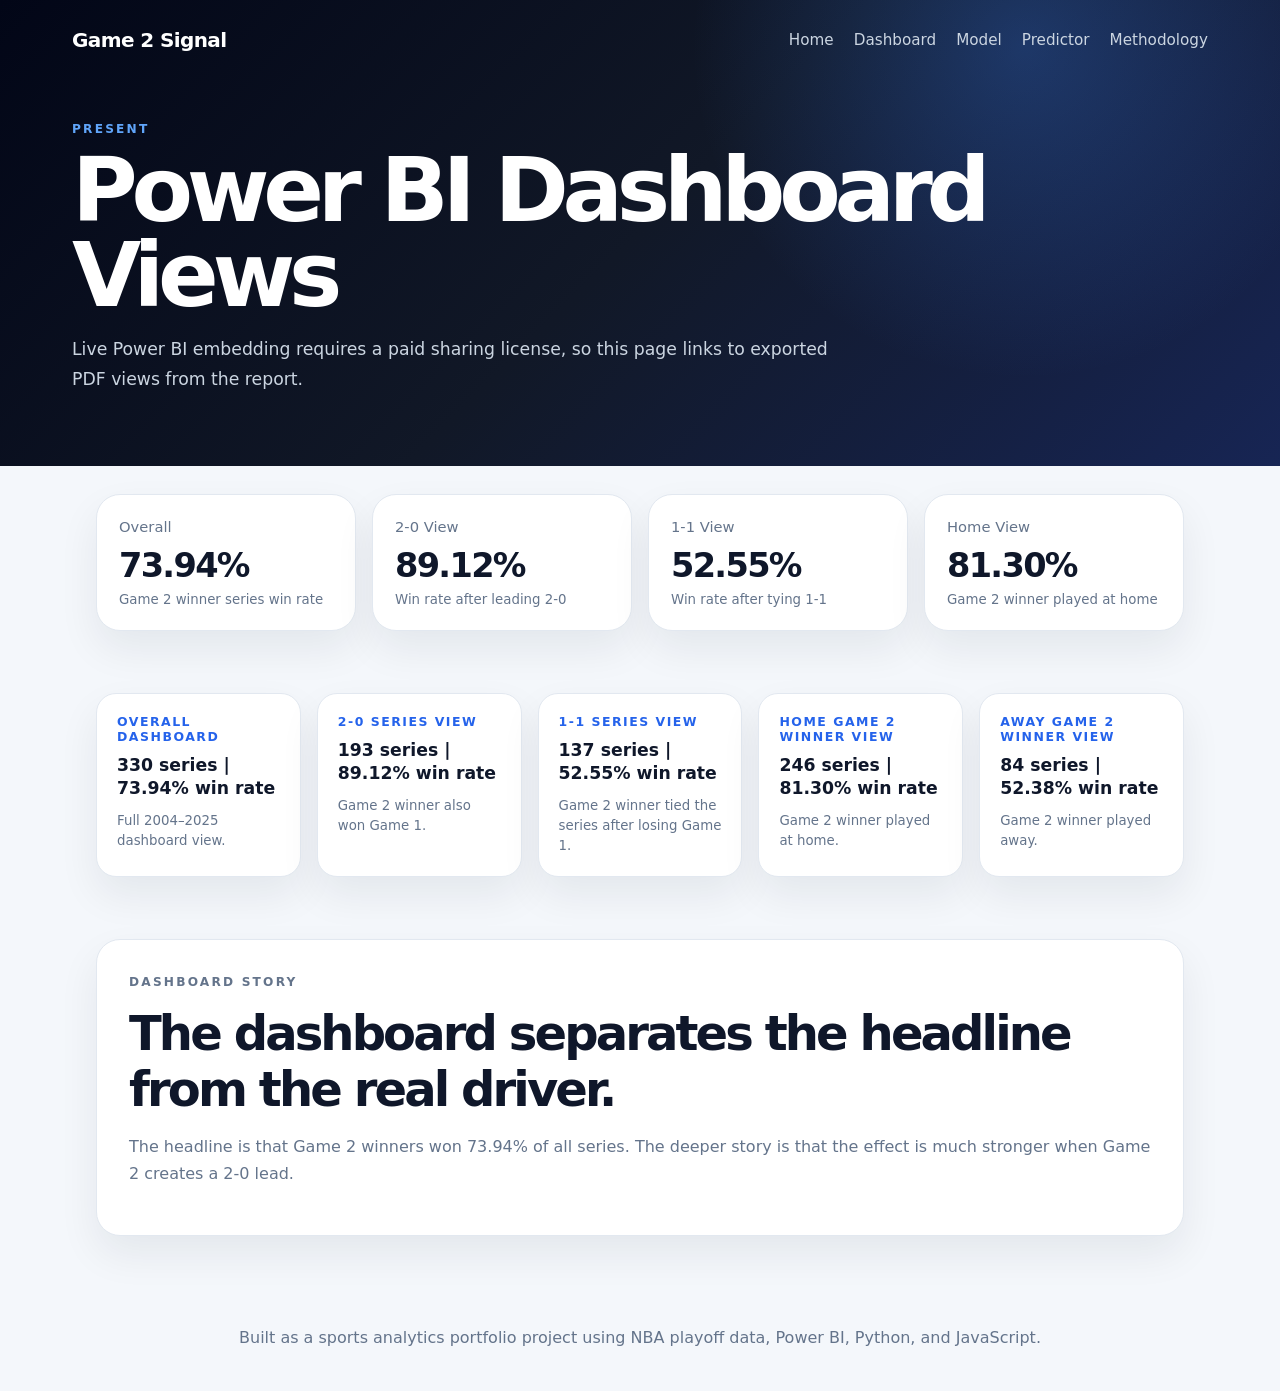
==== dashboard.html @ db2d61ef "Add files via upload" ====
<!DOCTYPE html>
<html lang="en">
<head>
  <meta charset="UTF-8" />
  <meta name="viewport" content="width=device-width, initial-scale=1.0" />
  <title>Dashboard | Game 2 Signal</title>
  <link rel="stylesheet" href="style.css" />
</head>
<body>
<header class="page-header"><nav class="nav">
  <a class="brand" href="index.html">Game 2 Signal</a>
  <button class="nav-toggle" id="nav-toggle" aria-label="Toggle navigation">☰</button>
  <div class="nav-links" id="nav-links">
    <a href="index.html">Home</a>
    <a href="dashboard.html">Dashboard</a>
    <a href="model.html">Model</a>
    <a href="predictor.html">Predictor</a>
    <a href="methodology.html">Methodology</a>
  </div>
</nav><section class="page-title"><p class="eyebrow">Present</p><h1>Power BI Dashboard Views</h1><p>Live Power BI embedding requires a paid sharing license, so this page links to exported PDF views from the report.</p></section></header>
<main>
<section class="metrics-section flat">
<article class="metric-card"><span>Overall</span><strong>73.94%</strong><small>Game 2 winner series win rate</small></article>
<article class="metric-card"><span>2-0 View</span><strong>89.12%</strong><small>Win rate after leading 2-0</small></article>
<article class="metric-card"><span>1-1 View</span><strong>52.55%</strong><small>Win rate after tying 1-1</small></article>
<article class="metric-card"><span>Home View</span><strong>81.30%</strong><small>Game 2 winner played at home</small></article>
</section>
<section class="section"><div class="dashboard-links">
<a class="dashboard-link-card" href="dashboard_overall.pdf" target="_blank"><span>Overall Dashboard</span><strong>330 series | 73.94% win rate</strong><small>Full 2004–2025 dashboard view.</small></a>
<a class="dashboard-link-card" href="dashboard_2_0.pdf" target="_blank"><span>2-0 Series View</span><strong>193 series | 89.12% win rate</strong><small>Game 2 winner also won Game 1.</small></a>
<a class="dashboard-link-card" href="dashboard_1_1.pdf" target="_blank"><span>1-1 Series View</span><strong>137 series | 52.55% win rate</strong><small>Game 2 winner tied the series after losing Game 1.</small></a>
<a class="dashboard-link-card" href="dashboard_home.pdf" target="_blank"><span>Home Game 2 Winner View</span><strong>246 series | 81.30% win rate</strong><small>Game 2 winner played at home.</small></a>
<a class="dashboard-link-card" href="dashboard_away.pdf" target="_blank"><span>Away Game 2 Winner View</span><strong>84 series | 52.38% win rate</strong><small>Game 2 winner played away.</small></a>
</div></section>
<section class="section highlight-section"><p class="eyebrow">Dashboard Story</p><h2>The dashboard separates the headline from the real driver.</h2><p>The headline is that Game 2 winners won 73.94% of all series. The deeper story is that the effect is much stronger when Game 2 creates a 2-0 lead.</p></section>
</main><footer>
  <p>Built as a sports analytics portfolio project using NBA playoff data, Power BI, Python, and JavaScript.</p>
</footer><script src="site.js"></script></body></html>
---- style.css ----
:root{--bg:#f4f7fb;--ink:#0f172a;--muted:#64748b;--card:#fff;--line:#e2e8f0;--accent:#2563eb;--dark:#020617}*{box-sizing:border-box}html{scroll-behavior:smooth}body{margin:0;font-family:Inter,ui-sans-serif,system-ui,-apple-system,BlinkMacSystemFont,"Segoe UI",sans-serif;background:var(--bg);color:var(--ink)}a{color:inherit;text-decoration:none}.hero,.page-header{background:radial-gradient(circle at 80% 10%,rgba(59,130,246,.28),transparent 30%),linear-gradient(135deg,#020617,#111827 50%,#172554);color:#fff;padding:28px min(6vw,72px) 72px}.page-header{padding-bottom:54px}.nav{display:flex;justify-content:space-between;gap:20px;align-items:center;max-width:1200px;margin:0 auto}.brand{font-weight:800;letter-spacing:-.03em;font-size:1.25rem}.nav-links{display:flex;gap:20px;color:#cbd5e1;font-size:.95rem}.nav-links a:hover{color:white}.nav-toggle{display:none;border:1px solid rgba(255,255,255,.25);background:rgba(255,255,255,.08);color:white;border-radius:12px;padding:8px 12px;font-size:1.1rem}.hero-content{max-width:1200px;margin:78px auto 0;display:grid;grid-template-columns:1.35fr .65fr;gap:36px;align-items:end}.page-title{max-width:1200px;margin:70px auto 0}.page-title h1{max-width:920px}.page-title p:last-child{max-width:780px;color:#cbd5e1;font-size:1.08rem;line-height:1.7}.eyebrow{text-transform:uppercase;letter-spacing:.18em;color:#60a5fa;font-weight:800;font-size:.76rem;margin:0 0 12px}h1{font-size:clamp(2.7rem,7vw,5.8rem);line-height:.95;margin:0;letter-spacing:-.07em}.subtitle{max-width:680px;color:#cbd5e1;font-size:1.12rem;line-height:1.7;margin:26px 0 0}.hero-actions{display:flex;gap:14px;margin-top:28px;flex-wrap:wrap}.button{padding:13px 18px;border-radius:999px;font-weight:800;display:inline-flex;border:1px solid rgba(255,255,255,.18)}.button.primary{background:white;color:#020617}.button.secondary{color:white;background:rgba(255,255,255,.08)}.hero-card{background:rgba(255,255,255,.10);border:1px solid rgba(255,255,255,.16);border-radius:28px;padding:28px;backdrop-filter:blur(12px)}.card-label{color:#bfdbfe;margin:0;font-size:.85rem;font-weight:700}.hero-card h2{font-size:2rem;margin:12px 0;letter-spacing:-.04em}.hero-card p:last-child{color:#dbeafe;line-height:1.65}main{max-width:1200px;margin:0 auto;padding:28px min(5vw,56px) 48px}.metrics-section{display:grid;grid-template-columns:repeat(4,1fr);gap:16px;margin-top:-64px}.metrics-section.flat{margin-top:0}.metric-card,.model-card,.predictor-card,.table-wrapper,.limitations,.highlight-section,.feature-card{background:var(--card);border:1px solid var(--line);border-radius:24px;box-shadow:0 18px 40px rgba(15,23,42,.07)}.metric-card{padding:22px}.metric-card span,.model-card span{color:var(--muted);font-size:.92rem}.metric-card strong,.model-card strong{display:block;font-size:2.1rem;letter-spacing:-.05em;margin:10px 0 4px}.metric-card small,.model-card small{color:var(--muted)}.section{margin-top:62px}.section-heading{max-width:760px;margin-bottom:22px}.section-heading.compact{max-width:620px}.section-heading h2,.limitations h2,.highlight-section h2{font-size:clamp(2rem,4vw,3rem);letter-spacing:-.06em;margin:0 0 12px}.section-heading p,.limitations p,.highlight-section p{color:var(--muted);line-height:1.7}.feature-grid{display:grid;grid-template-columns:repeat(4,1fr);gap:16px}.feature-card{padding:24px;transition:transform .2s ease,border-color .2s ease}.feature-card:hover{transform:translateY(-4px);border-color:var(--accent)}.feature-card span{color:var(--accent);font-weight:900;letter-spacing:.12em}.feature-card h3{font-size:1.25rem;letter-spacing:-.04em;margin:14px 0 8px}.feature-card p{color:var(--muted);line-height:1.6;margin:0}.dashboard-links{display:grid;grid-template-columns:repeat(5,1fr);gap:1rem;margin-top:2rem}.dashboard-link-card{display:flex;flex-direction:column;gap:.65rem;padding:1.25rem;border-radius:20px;color:var(--ink);background:var(--card);border:1px solid var(--line);box-shadow:0 18px 40px rgba(15,23,42,.07);transition:transform .2s ease,border-color .2s ease,box-shadow .2s ease}.dashboard-link-card:hover{transform:translateY(-4px);border-color:var(--accent);box-shadow:0 22px 48px rgba(37,99,235,.14)}.dashboard-link-card span{font-size:.78rem;text-transform:uppercase;letter-spacing:.12em;color:var(--accent);font-weight:800}.dashboard-link-card strong{font-size:1.08rem;line-height:1.35;color:var(--ink)}.dashboard-link-card small{color:var(--muted);line-height:1.5}.split{display:grid;grid-template-columns:.85fr 1.15fr;gap:26px;align-items:start}.model-grid{display:grid;grid-template-columns:repeat(2,1fr);gap:14px}.model-card{padding:22px}.predictor-card{display:grid;grid-template-columns:1fr .85fr;gap:24px;padding:24px}.predictor-form{display:grid;grid-template-columns:repeat(2,1fr);gap:16px}label{display:grid;gap:8px;color:#334155;font-weight:700;font-size:.92rem}select,input{width:100%;border:1px solid var(--line);border-radius:16px;padding:13px 14px;font:inherit;background:#f8fafc;color:var(--ink)}select:focus,input:focus{outline:2px solid #93c5fd;border-color:#60a5fa}.result-panel{border-radius:24px;background:linear-gradient(135deg,#020617,#172554);color:white;padding:28px;display:flex;flex-direction:column;justify-content:center}.result-panel span{color:#bfdbfe;font-size:.9rem;font-weight:800;text-transform:uppercase;letter-spacing:.13em}.result-panel strong{font-size:clamp(3rem,7vw,5rem);letter-spacing:-.08em;margin:12px 0}.result-panel p{color:#dbeafe;line-height:1.6}.probability-bar{height:14px;border-radius:999px;background:rgba(255,255,255,.14);overflow:hidden;margin-top:18px}#probability-fill{height:100%;width:0%;background:white;border-radius:inherit;transition:width .3s ease}.table-wrapper{overflow:hidden}table{width:100%;border-collapse:collapse}th,td{text-align:left;padding:16px;border-bottom:1px solid var(--line)}th{background:#f8fafc;color:var(--muted);font-size:.8rem;text-transform:uppercase;letter-spacing:.08em}td{color:#334155}.limitations{padding:32px;background:#020617;color:white}.limitations p{color:#cbd5e1;max-width:900px}.highlight-section{padding:32px}footer{text-align:center;padding:28px;color:var(--muted)}@media(max-width:1100px){.dashboard-links,.feature-grid{grid-template-columns:repeat(2,1fr)}}@media(max-width:900px){.hero-content,.split,.predictor-card{grid-template-columns:1fr}.metrics-section{grid-template-columns:repeat(2,1fr)}.predictor-form{grid-template-columns:1fr}.nav{align-items:flex-start;flex-direction:column}.nav-toggle{display:inline-flex}.nav-links{display:none;flex-direction:column;gap:12px}.nav-links.open{display:flex}}@media(max-width:650px){.dashboard-links,.feature-grid{grid-template-columns:1fr}}@media(max-width:560px){.metrics-section,.model-grid{grid-template-columns:1fr}main{padding-left:18px;padding-right:18px}.hero,.page-header{padding-left:18px;padding-right:18px}}
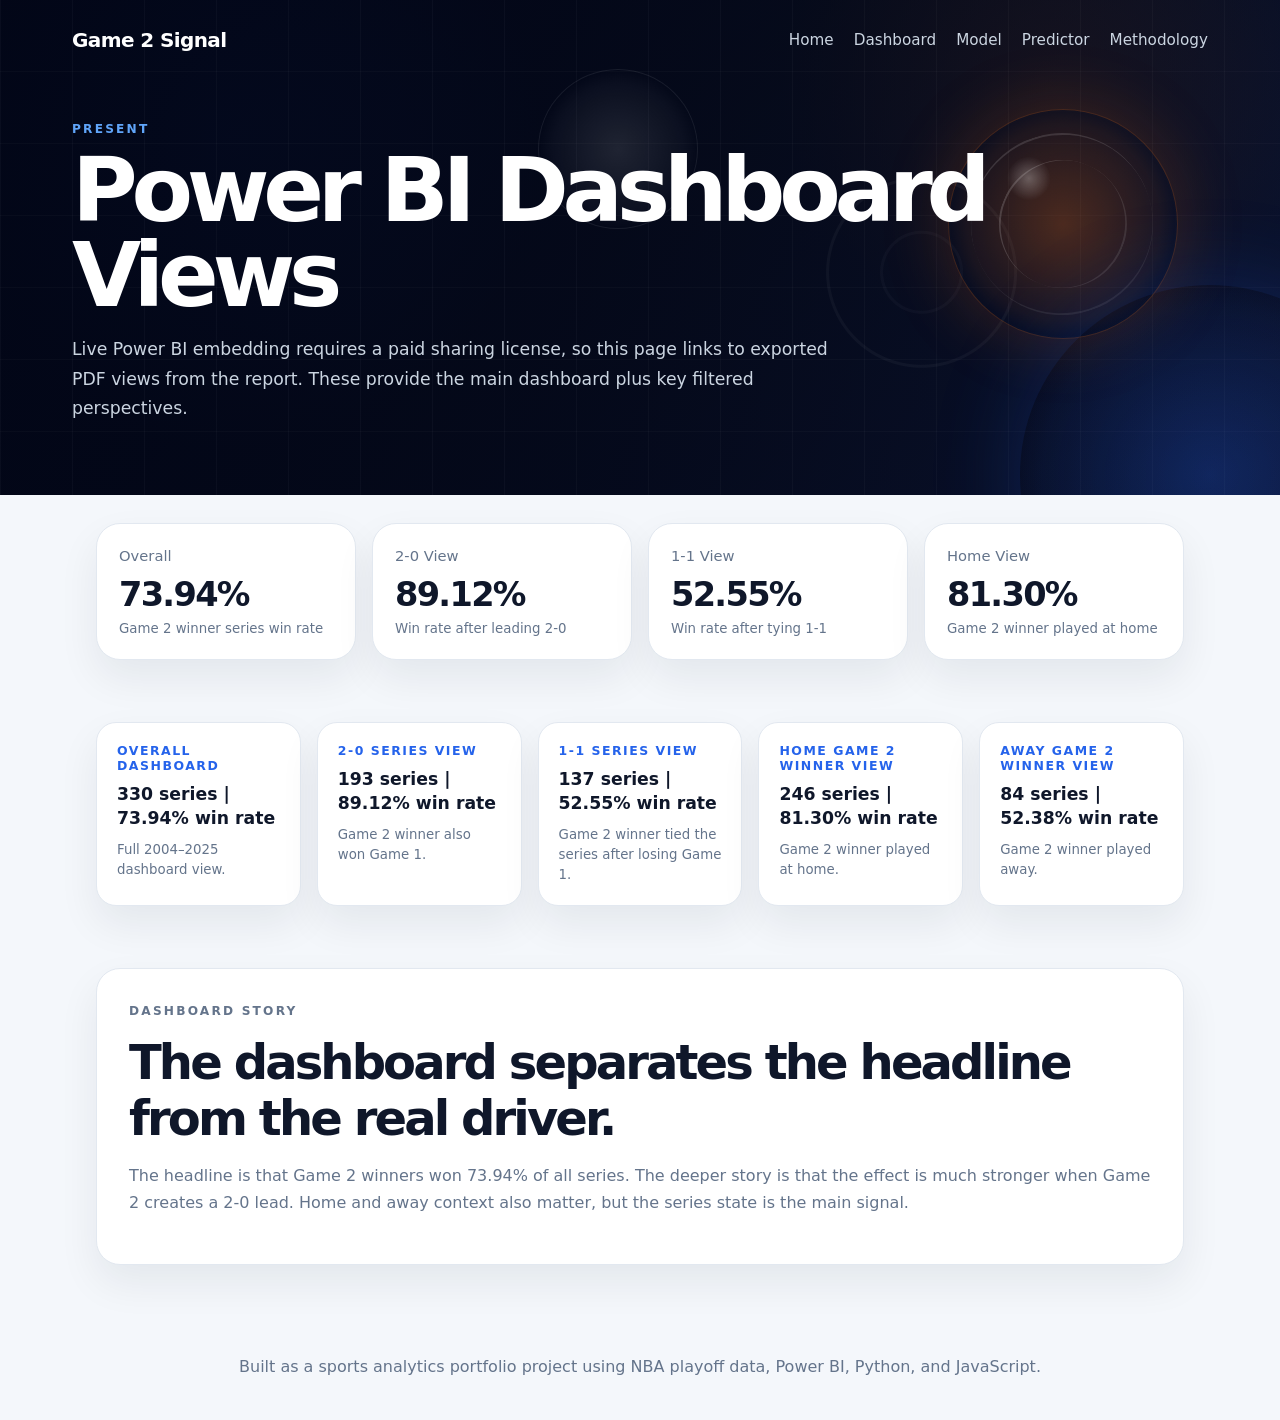
==== commit aa403955: "Update dashboard.html" ====
--- a/dashboard.html
+++ b/dashboard.html
@@ -6,33 +6,110 @@
   <title>Dashboard | Game 2 Signal</title>
   <link rel="stylesheet" href="style.css" />
 </head>
+
 <body>
-<header class="page-header"><nav class="nav">
-  <a class="brand" href="index.html">Game 2 Signal</a>
-  <button class="nav-toggle" id="nav-toggle" aria-label="Toggle navigation">☰</button>
-  <div class="nav-links" id="nav-links">
-    <a href="index.html">Home</a>
-    <a href="dashboard.html">Dashboard</a>
-    <a href="model.html">Model</a>
-    <a href="predictor.html">Predictor</a>
-    <a href="methodology.html">Methodology</a>
-  </div>
-</nav><section class="page-title"><p class="eyebrow">Present</p><h1>Power BI Dashboard Views</h1><p>Live Power BI embedding requires a paid sharing license, so this page links to exported PDF views from the report.</p></section></header>
-<main>
-<section class="metrics-section flat">
-<article class="metric-card"><span>Overall</span><strong>73.94%</strong><small>Game 2 winner series win rate</small></article>
-<article class="metric-card"><span>2-0 View</span><strong>89.12%</strong><small>Win rate after leading 2-0</small></article>
-<article class="metric-card"><span>1-1 View</span><strong>52.55%</strong><small>Win rate after tying 1-1</small></article>
-<article class="metric-card"><span>Home View</span><strong>81.30%</strong><small>Game 2 winner played at home</small></article>
-</section>
-<section class="section"><div class="dashboard-links">
-<a class="dashboard-link-card" href="dashboard_overall.pdf" target="_blank"><span>Overall Dashboard</span><strong>330 series | 73.94% win rate</strong><small>Full 2004–2025 dashboard view.</small></a>
-<a class="dashboard-link-card" href="dashboard_2_0.pdf" target="_blank"><span>2-0 Series View</span><strong>193 series | 89.12% win rate</strong><small>Game 2 winner also won Game 1.</small></a>
-<a class="dashboard-link-card" href="dashboard_1_1.pdf" target="_blank"><span>1-1 Series View</span><strong>137 series | 52.55% win rate</strong><small>Game 2 winner tied the series after losing Game 1.</small></a>
-<a class="dashboard-link-card" href="dashboard_home.pdf" target="_blank"><span>Home Game 2 Winner View</span><strong>246 series | 81.30% win rate</strong><small>Game 2 winner played at home.</small></a>
-<a class="dashboard-link-card" href="dashboard_away.pdf" target="_blank"><span>Away Game 2 Winner View</span><strong>84 series | 52.38% win rate</strong><small>Game 2 winner played away.</small></a>
-</div></section>
-<section class="section highlight-section"><p class="eyebrow">Dashboard Story</p><h2>The dashboard separates the headline from the real driver.</h2><p>The headline is that Game 2 winners won 73.94% of all series. The deeper story is that the effect is much stronger when Game 2 creates a 2-0 lead.</p></section>
-</main><footer>
-  <p>Built as a sports analytics portfolio project using NBA playoff data, Power BI, Python, and JavaScript.</p>
-</footer><script src="site.js"></script></body></html>+  <header class="page-header">
+    <div class="bg-orb one"></div>
+    <div class="bg-orb two"></div>
+    <div class="bg-orb three"></div>
+
+    <nav class="nav">
+      <a class="brand" href="index.html">Game 2 Signal</a>
+      <button class="nav-toggle" id="nav-toggle" aria-label="Toggle navigation">☰</button>
+      <div class="nav-links" id="nav-links">
+        <a href="index.html">Home</a>
+        <a href="dashboard.html">Dashboard</a>
+        <a href="model.html">Model</a>
+        <a href="predictor.html">Predictor</a>
+        <a href="methodology.html">Methodology</a>
+      </div>
+    </nav>
+
+    <section class="page-title">
+      <p class="eyebrow">Present</p>
+      <h1>Power BI Dashboard Views</h1>
+      <p>
+        Live Power BI embedding requires a paid sharing license, so this page links to exported PDF views from the report.
+        These provide the main dashboard plus key filtered perspectives.
+      </p>
+    </section>
+  </header>
+
+  <main>
+    <section class="metrics-section flat">
+      <article class="metric-card">
+        <span>Overall</span>
+        <strong>73.94%</strong>
+        <small>Game 2 winner series win rate</small>
+      </article>
+
+      <article class="metric-card">
+        <span>2-0 View</span>
+        <strong>89.12%</strong>
+        <small>Win rate after leading 2-0</small>
+      </article>
+
+      <article class="metric-card">
+        <span>1-1 View</span>
+        <strong>52.55%</strong>
+        <small>Win rate after tying 1-1</small>
+      </article>
+
+      <article class="metric-card">
+        <span>Home View</span>
+        <strong>81.30%</strong>
+        <small>Game 2 winner played at home</small>
+      </article>
+    </section>
+
+    <section class="section">
+      <div class="dashboard-links">
+        <a class="dashboard-link-card" href="dashboard_overall.pdf" target="_blank">
+          <span>Overall Dashboard</span>
+          <strong>330 series | 73.94% win rate</strong>
+          <small>Full 2004–2025 dashboard view.</small>
+        </a>
+
+        <a class="dashboard-link-card" href="dashboard_2_0.pdf" target="_blank">
+          <span>2-0 Series View</span>
+          <strong>193 series | 89.12% win rate</strong>
+          <small>Game 2 winner also won Game 1.</small>
+        </a>
+
+        <a class="dashboard-link-card" href="dashboard_1_1.pdf" target="_blank">
+          <span>1-1 Series View</span>
+          <strong>137 series | 52.55% win rate</strong>
+          <small>Game 2 winner tied the series after losing Game 1.</small>
+        </a>
+
+        <a class="dashboard-link-card" href="dashboard_home.pdf" target="_blank">
+          <span>Home Game 2 Winner View</span>
+          <strong>246 series | 81.30% win rate</strong>
+          <small>Game 2 winner played at home.</small>
+        </a>
+
+        <a class="dashboard-link-card" href="dashboard_away.pdf" target="_blank">
+          <span>Away Game 2 Winner View</span>
+          <strong>84 series | 52.38% win rate</strong>
+          <small>Game 2 winner played away.</small>
+        </a>
+      </div>
+    </section>
+
+    <section class="section highlight-section">
+      <p class="eyebrow">Dashboard Story</p>
+      <h2>The dashboard separates the headline from the real driver.</h2>
+      <p>
+        The headline is that Game 2 winners won 73.94% of all series. The deeper story is that the effect is much stronger
+        when Game 2 creates a 2-0 lead. Home and away context also matter, but the series state is the main signal.
+      </p>
+    </section>
+  </main>
+
+  <footer>
+    <p>Built as a sports analytics portfolio project using NBA playoff data, Power BI, Python, and JavaScript.</p>
+  </footer>
+
+  <script src="site.js"></script>
+</body>
+</html>
--- a/style.css
+++ b/style.css
@@ -1 +1,764 @@
-:root{--bg:#f4f7fb;--ink:#0f172a;--muted:#64748b;--card:#fff;--line:#e2e8f0;--accent:#2563eb;--dark:#020617}*{box-sizing:border-box}html{scroll-behavior:smooth}body{margin:0;font-family:Inter,ui-sans-serif,system-ui,-apple-system,BlinkMacSystemFont,"Segoe UI",sans-serif;background:var(--bg);color:var(--ink)}a{color:inherit;text-decoration:none}.hero,.page-header{background:radial-gradient(circle at 80% 10%,rgba(59,130,246,.28),transparent 30%),linear-gradient(135deg,#020617,#111827 50%,#172554);color:#fff;padding:28px min(6vw,72px) 72px}.page-header{padding-bottom:54px}.nav{display:flex;justify-content:space-between;gap:20px;align-items:center;max-width:1200px;margin:0 auto}.brand{font-weight:800;letter-spacing:-.03em;font-size:1.25rem}.nav-links{display:flex;gap:20px;color:#cbd5e1;font-size:.95rem}.nav-links a:hover{color:white}.nav-toggle{display:none;border:1px solid rgba(255,255,255,.25);background:rgba(255,255,255,.08);color:white;border-radius:12px;padding:8px 12px;font-size:1.1rem}.hero-content{max-width:1200px;margin:78px auto 0;display:grid;grid-template-columns:1.35fr .65fr;gap:36px;align-items:end}.page-title{max-width:1200px;margin:70px auto 0}.page-title h1{max-width:920px}.page-title p:last-child{max-width:780px;color:#cbd5e1;font-size:1.08rem;line-height:1.7}.eyebrow{text-transform:uppercase;letter-spacing:.18em;color:#60a5fa;font-weight:800;font-size:.76rem;margin:0 0 12px}h1{font-size:clamp(2.7rem,7vw,5.8rem);line-height:.95;margin:0;letter-spacing:-.07em}.subtitle{max-width:680px;color:#cbd5e1;font-size:1.12rem;line-height:1.7;margin:26px 0 0}.hero-actions{display:flex;gap:14px;margin-top:28px;flex-wrap:wrap}.button{padding:13px 18px;border-radius:999px;font-weight:800;display:inline-flex;border:1px solid rgba(255,255,255,.18)}.button.primary{background:white;color:#020617}.button.secondary{color:white;background:rgba(255,255,255,.08)}.hero-card{background:rgba(255,255,255,.10);border:1px solid rgba(255,255,255,.16);border-radius:28px;padding:28px;backdrop-filter:blur(12px)}.card-label{color:#bfdbfe;margin:0;font-size:.85rem;font-weight:700}.hero-card h2{font-size:2rem;margin:12px 0;letter-spacing:-.04em}.hero-card p:last-child{color:#dbeafe;line-height:1.65}main{max-width:1200px;margin:0 auto;padding:28px min(5vw,56px) 48px}.metrics-section{display:grid;grid-template-columns:repeat(4,1fr);gap:16px;margin-top:-64px}.metrics-section.flat{margin-top:0}.metric-card,.model-card,.predictor-card,.table-wrapper,.limitations,.highlight-section,.feature-card{background:var(--card);border:1px solid var(--line);border-radius:24px;box-shadow:0 18px 40px rgba(15,23,42,.07)}.metric-card{padding:22px}.metric-card span,.model-card span{color:var(--muted);font-size:.92rem}.metric-card strong,.model-card strong{display:block;font-size:2.1rem;letter-spacing:-.05em;margin:10px 0 4px}.metric-card small,.model-card small{color:var(--muted)}.section{margin-top:62px}.section-heading{max-width:760px;margin-bottom:22px}.section-heading.compact{max-width:620px}.section-heading h2,.limitations h2,.highlight-section h2{font-size:clamp(2rem,4vw,3rem);letter-spacing:-.06em;margin:0 0 12px}.section-heading p,.limitations p,.highlight-section p{color:var(--muted);line-height:1.7}.feature-grid{display:grid;grid-template-columns:repeat(4,1fr);gap:16px}.feature-card{padding:24px;transition:transform .2s ease,border-color .2s ease}.feature-card:hover{transform:translateY(-4px);border-color:var(--accent)}.feature-card span{color:var(--accent);font-weight:900;letter-spacing:.12em}.feature-card h3{font-size:1.25rem;letter-spacing:-.04em;margin:14px 0 8px}.feature-card p{color:var(--muted);line-height:1.6;margin:0}.dashboard-links{display:grid;grid-template-columns:repeat(5,1fr);gap:1rem;margin-top:2rem}.dashboard-link-card{display:flex;flex-direction:column;gap:.65rem;padding:1.25rem;border-radius:20px;color:var(--ink);background:var(--card);border:1px solid var(--line);box-shadow:0 18px 40px rgba(15,23,42,.07);transition:transform .2s ease,border-color .2s ease,box-shadow .2s ease}.dashboard-link-card:hover{transform:translateY(-4px);border-color:var(--accent);box-shadow:0 22px 48px rgba(37,99,235,.14)}.dashboard-link-card span{font-size:.78rem;text-transform:uppercase;letter-spacing:.12em;color:var(--accent);font-weight:800}.dashboard-link-card strong{font-size:1.08rem;line-height:1.35;color:var(--ink)}.dashboard-link-card small{color:var(--muted);line-height:1.5}.split{display:grid;grid-template-columns:.85fr 1.15fr;gap:26px;align-items:start}.model-grid{display:grid;grid-template-columns:repeat(2,1fr);gap:14px}.model-card{padding:22px}.predictor-card{display:grid;grid-template-columns:1fr .85fr;gap:24px;padding:24px}.predictor-form{display:grid;grid-template-columns:repeat(2,1fr);gap:16px}label{display:grid;gap:8px;color:#334155;font-weight:700;font-size:.92rem}select,input{width:100%;border:1px solid var(--line);border-radius:16px;padding:13px 14px;font:inherit;background:#f8fafc;color:var(--ink)}select:focus,input:focus{outline:2px solid #93c5fd;border-color:#60a5fa}.result-panel{border-radius:24px;background:linear-gradient(135deg,#020617,#172554);color:white;padding:28px;display:flex;flex-direction:column;justify-content:center}.result-panel span{color:#bfdbfe;font-size:.9rem;font-weight:800;text-transform:uppercase;letter-spacing:.13em}.result-panel strong{font-size:clamp(3rem,7vw,5rem);letter-spacing:-.08em;margin:12px 0}.result-panel p{color:#dbeafe;line-height:1.6}.probability-bar{height:14px;border-radius:999px;background:rgba(255,255,255,.14);overflow:hidden;margin-top:18px}#probability-fill{height:100%;width:0%;background:white;border-radius:inherit;transition:width .3s ease}.table-wrapper{overflow:hidden}table{width:100%;border-collapse:collapse}th,td{text-align:left;padding:16px;border-bottom:1px solid var(--line)}th{background:#f8fafc;color:var(--muted);font-size:.8rem;text-transform:uppercase;letter-spacing:.08em}td{color:#334155}.limitations{padding:32px;background:#020617;color:white}.limitations p{color:#cbd5e1;max-width:900px}.highlight-section{padding:32px}footer{text-align:center;padding:28px;color:var(--muted)}@media(max-width:1100px){.dashboard-links,.feature-grid{grid-template-columns:repeat(2,1fr)}}@media(max-width:900px){.hero-content,.split,.predictor-card{grid-template-columns:1fr}.metrics-section{grid-template-columns:repeat(2,1fr)}.predictor-form{grid-template-columns:1fr}.nav{align-items:flex-start;flex-direction:column}.nav-toggle{display:inline-flex}.nav-links{display:none;flex-direction:column;gap:12px}.nav-links.open{display:flex}}@media(max-width:650px){.dashboard-links,.feature-grid{grid-template-columns:1fr}}@media(max-width:560px){.metrics-section,.model-grid{grid-template-columns:1fr}main{padding-left:18px;padding-right:18px}.hero,.page-header{padding-left:18px;padding-right:18px}}+:root {
+  --bg: #f4f7fb;
+  --ink: #0f172a;
+  --muted: #64748b;
+  --card: #ffffff;
+  --line: #e2e8f0;
+  --accent: #2563eb;
+  --accent-dark: #1d4ed8;
+  --dark: #020617;
+  --orange: #f97316;
+}
+
+* { box-sizing: border-box; }
+
+html { scroll-behavior: smooth; }
+
+body {
+  margin: 0;
+  font-family: Inter, ui-sans-serif, system-ui, -apple-system, BlinkMacSystemFont, "Segoe UI", sans-serif;
+  background: var(--bg);
+  color: var(--ink);
+}
+
+a {
+  color: inherit;
+  text-decoration: none;
+}
+
+/* =========================
+   Animated NBA-style header
+   ========================= */
+
+.hero,
+.page-header {
+  position: relative;
+  overflow: hidden;
+  background:
+    radial-gradient(circle at 82% 18%, rgba(249, 115, 22, 0.18), transparent 24%),
+    radial-gradient(circle at 18% 28%, rgba(37, 99, 235, 0.28), transparent 28%),
+    linear-gradient(135deg, #020617, #111827 48%, #172554);
+  color: white;
+  padding: 28px min(6vw, 72px) 72px;
+}
+
+/* Dark readability overlay */
+.hero::before,
+.page-header::before {
+  content: "";
+  position: absolute;
+  inset: 0;
+  background:
+    linear-gradient(
+      90deg,
+      rgba(2, 6, 23, 0.95) 0%,
+      rgba(2, 6, 23, 0.86) 42%,
+      rgba(2, 6, 23, 0.58) 100%
+    );
+  z-index: 0;
+}
+
+/* Faint court-line pattern */
+.hero::after,
+.page-header::after {
+  content: "";
+  position: absolute;
+  inset: 0;
+  background:
+    linear-gradient(90deg, rgba(255,255,255,0.045) 1px, transparent 1px),
+    linear-gradient(0deg, rgba(255,255,255,0.035) 1px, transparent 1px),
+    radial-gradient(circle at 72% 55%, transparent 0 92px, rgba(255,255,255,0.055) 93px 95px, transparent 96px),
+    radial-gradient(circle at 72% 55%, transparent 0 38px, rgba(255,255,255,0.04) 39px 41px, transparent 42px);
+  background-size:
+    72px 72px,
+    72px 72px,
+    100% 100%,
+    100% 100%;
+  opacity: 0.7;
+  z-index: 0;
+  animation: courtDrift 18s linear infinite;
+}
+
+/* Animated basketball/glow shapes */
+.hero .bg-orb,
+.page-header .bg-orb {
+  position: absolute;
+  border-radius: 999px;
+  pointer-events: none;
+  z-index: 1;
+  filter: blur(0.2px);
+}
+
+.hero .bg-orb.one,
+.page-header .bg-orb.one {
+  width: 230px;
+  height: 230px;
+  right: 8%;
+  top: 22%;
+  background:
+    radial-gradient(circle at 35% 30%, rgba(255,255,255,0.28), transparent 10%),
+    radial-gradient(circle, rgba(249,115,22,0.26), rgba(249,115,22,0.06) 60%, transparent 70%);
+  border: 1px solid rgba(249,115,22,0.22);
+  box-shadow: 0 0 70px rgba(249,115,22,0.2);
+  animation: floatBall 7s ease-in-out infinite;
+}
+
+.hero .bg-orb.one::before,
+.page-header .bg-orb.one::before {
+  content: "";
+  position: absolute;
+  inset: 22%;
+  border-radius: 999px;
+  border-left: 2px solid rgba(255,255,255,0.16);
+  border-right: 2px solid rgba(255,255,255,0.10);
+  transform: rotate(22deg);
+}
+
+.hero .bg-orb.one::after,
+.page-header .bg-orb.one::after {
+  content: "";
+  position: absolute;
+  inset: 10%;
+  border-radius: 999px;
+  border-top: 2px solid rgba(255,255,255,0.13);
+  border-bottom: 2px solid rgba(255,255,255,0.08);
+  transform: rotate(-18deg);
+}
+
+.hero .bg-orb.two,
+.page-header .bg-orb.two {
+  width: 380px;
+  height: 380px;
+  right: -120px;
+  bottom: -170px;
+  background: radial-gradient(circle, rgba(37,99,235,0.26), rgba(37,99,235,0.05) 62%, transparent 72%);
+  box-shadow: 0 0 90px rgba(37,99,235,0.22);
+  animation: pulseGlow 6s ease-in-out infinite;
+}
+
+.hero .bg-orb.three,
+.page-header .bg-orb.three {
+  width: 160px;
+  height: 160px;
+  left: 42%;
+  top: 14%;
+  background: radial-gradient(circle, rgba(255,255,255,0.11), rgba(255,255,255,0.03) 58%, transparent 72%);
+  border: 1px solid rgba(255,255,255,0.08);
+  animation: slowFloat 9s ease-in-out infinite;
+}
+
+/* Keep content above background */
+.nav,
+.hero-content,
+.page-title {
+  position: relative;
+  z-index: 3;
+}
+
+@keyframes floatBall {
+  0% { transform: translateY(0) rotate(0deg); opacity: 0.9; }
+  50% { transform: translateY(-16px) rotate(5deg); opacity: 1; }
+  100% { transform: translateY(0) rotate(0deg); opacity: 0.9; }
+}
+
+@keyframes pulseGlow {
+  0% { transform: scale(1); opacity: 0.72; }
+  50% { transform: scale(1.05); opacity: 0.95; }
+  100% { transform: scale(1); opacity: 0.72; }
+}
+
+@keyframes slowFloat {
+  0% { transform: translate(0, 0); opacity: 0.45; }
+  50% { transform: translate(12px, -12px); opacity: 0.7; }
+  100% { transform: translate(0, 0); opacity: 0.45; }
+}
+
+@keyframes courtDrift {
+  0% { background-position: 0 0, 0 0, center, center; }
+  100% { background-position: 72px 72px, 72px 72px, center, center; }
+}
+
+/* =========================
+   Navigation
+   ========================= */
+
+.page-header {
+  padding-bottom: 54px;
+}
+
+.nav {
+  display: flex;
+  justify-content: space-between;
+  gap: 20px;
+  align-items: center;
+  max-width: 1200px;
+  margin: 0 auto;
+}
+
+.brand {
+  font-weight: 800;
+  letter-spacing: -0.03em;
+  font-size: 1.25rem;
+}
+
+.nav-links {
+  display: flex;
+  gap: 20px;
+  color: #cbd5e1;
+  font-size: 0.95rem;
+}
+
+.nav-links a:hover {
+  color: white;
+}
+
+.nav-toggle {
+  display: none;
+  border: 1px solid rgba(255,255,255,0.25);
+  background: rgba(255,255,255,0.08);
+  color: white;
+  border-radius: 12px;
+  padding: 8px 12px;
+  font-size: 1.1rem;
+}
+
+/* =========================
+   Hero / Page title
+   ========================= */
+
+.hero-content {
+  max-width: 1200px;
+  margin: 78px auto 0;
+  display: grid;
+  grid-template-columns: 1.35fr 0.65fr;
+  gap: 36px;
+  align-items: end;
+}
+
+.page-title {
+  max-width: 1200px;
+  margin: 70px auto 0;
+}
+
+.page-title h1 {
+  max-width: 920px;
+}
+
+.page-title p:last-child {
+  max-width: 780px;
+  color: #cbd5e1;
+  font-size: 1.08rem;
+  line-height: 1.7;
+}
+
+.eyebrow {
+  text-transform: uppercase;
+  letter-spacing: 0.18em;
+  color: #60a5fa;
+  font-weight: 800;
+  font-size: 0.76rem;
+  margin: 0 0 12px;
+}
+
+h1 {
+  font-size: clamp(2.7rem, 7vw, 5.8rem);
+  line-height: 0.95;
+  margin: 0;
+  letter-spacing: -0.07em;
+}
+
+.subtitle {
+  max-width: 680px;
+  color: #cbd5e1;
+  font-size: 1.12rem;
+  line-height: 1.7;
+  margin: 26px 0 0;
+}
+
+.hero-actions {
+  display: flex;
+  gap: 14px;
+  margin-top: 28px;
+  flex-wrap: wrap;
+}
+
+.button {
+  padding: 13px 18px;
+  border-radius: 999px;
+  font-weight: 800;
+  display: inline-flex;
+  border: 1px solid rgba(255,255,255,0.18);
+}
+
+.button.primary {
+  background: white;
+  color: #020617;
+}
+
+.button.secondary {
+  color: white;
+  background: rgba(255,255,255,0.08);
+}
+
+.hero-card {
+  background: rgba(255,255,255,0.10);
+  border: 1px solid rgba(255,255,255,0.16);
+  border-radius: 28px;
+  padding: 28px;
+  backdrop-filter: blur(12px);
+}
+
+.card-label {
+  color: #bfdbfe;
+  margin: 0;
+  font-size: 0.85rem;
+  font-weight: 700;
+}
+
+.hero-card h2 {
+  font-size: 2rem;
+  margin: 12px 0;
+  letter-spacing: -0.04em;
+}
+
+.hero-card p:last-child {
+  color: #dbeafe;
+  line-height: 1.65;
+}
+
+/* =========================
+   Layout and Cards
+   ========================= */
+
+main {
+  max-width: 1200px;
+  margin: 0 auto;
+  padding: 28px min(5vw, 56px) 48px;
+}
+
+.metrics-section {
+  display: grid;
+  grid-template-columns: repeat(4, 1fr);
+  gap: 16px;
+  margin-top: -64px;
+  position: relative;
+  z-index: 5;
+}
+
+.metrics-section.flat {
+  margin-top: 0;
+}
+
+.metric-card,
+.model-card,
+.predictor-card,
+.table-wrapper,
+.limitations,
+.highlight-section,
+.feature-card {
+  background: var(--card);
+  border: 1px solid var(--line);
+  border-radius: 24px;
+  box-shadow: 0 18px 40px rgba(15, 23, 42, 0.07);
+}
+
+.metric-card {
+  padding: 22px;
+}
+
+.metric-card span,
+.model-card span {
+  color: var(--muted);
+  font-size: 0.92rem;
+}
+
+.metric-card strong,
+.model-card strong {
+  display: block;
+  font-size: 2.1rem;
+  letter-spacing: -0.05em;
+  margin: 10px 0 4px;
+}
+
+.metric-card small,
+.model-card small {
+  color: var(--muted);
+}
+
+.section {
+  margin-top: 62px;
+}
+
+.section-heading {
+  max-width: 760px;
+  margin-bottom: 22px;
+}
+
+.section-heading.compact {
+  max-width: 620px;
+}
+
+.section-heading h2,
+.limitations h2,
+.highlight-section h2 {
+  font-size: clamp(2rem, 4vw, 3rem);
+  letter-spacing: -0.06em;
+  margin: 0 0 12px;
+}
+
+.section-heading p,
+.limitations p,
+.highlight-section p {
+  color: var(--muted);
+  line-height: 1.7;
+}
+
+/* =========================
+   Home Feature Cards
+   ========================= */
+
+.feature-grid {
+  display: grid;
+  grid-template-columns: repeat(4, 1fr);
+  gap: 16px;
+}
+
+.feature-card {
+  padding: 24px;
+  transition: transform 0.2s ease, border-color 0.2s ease;
+}
+
+.feature-card:hover {
+  transform: translateY(-4px);
+  border-color: var(--accent);
+}
+
+.feature-card span {
+  color: var(--accent);
+  font-weight: 900;
+  letter-spacing: 0.12em;
+}
+
+.feature-card h3 {
+  font-size: 1.25rem;
+  letter-spacing: -0.04em;
+  margin: 14px 0 8px;
+}
+
+.feature-card p {
+  color: var(--muted);
+  line-height: 1.6;
+  margin: 0;
+}
+
+/* =========================
+   Dashboard PDF Cards
+   ========================= */
+
+.dashboard-links {
+  display: grid;
+  grid-template-columns: repeat(5, 1fr);
+  gap: 1rem;
+  margin-top: 2rem;
+}
+
+.dashboard-link-card {
+  display: flex;
+  flex-direction: column;
+  gap: 0.65rem;
+  padding: 1.25rem;
+  border-radius: 20px;
+  color: var(--ink);
+  background: var(--card);
+  border: 1px solid var(--line);
+  box-shadow: 0 18px 40px rgba(15, 23, 42, 0.07);
+  transition: transform 0.2s ease, border-color 0.2s ease, box-shadow 0.2s ease;
+}
+
+.dashboard-link-card:hover {
+  transform: translateY(-4px);
+  border-color: var(--accent);
+  box-shadow: 0 22px 48px rgba(37, 99, 235, 0.14);
+}
+
+.dashboard-link-card span {
+  font-size: 0.78rem;
+  text-transform: uppercase;
+  letter-spacing: 0.12em;
+  color: var(--accent);
+  font-weight: 800;
+}
+
+.dashboard-link-card strong {
+  font-size: 1.08rem;
+  line-height: 1.35;
+  color: var(--ink);
+}
+
+.dashboard-link-card small {
+  color: var(--muted);
+  line-height: 1.5;
+}
+
+/* =========================
+   Model / Predictor / Tables
+   ========================= */
+
+.split {
+  display: grid;
+  grid-template-columns: 0.85fr 1.15fr;
+  gap: 26px;
+  align-items: start;
+}
+
+.model-grid {
+  display: grid;
+  grid-template-columns: repeat(2, 1fr);
+  gap: 14px;
+}
+
+.model-card {
+  padding: 22px;
+}
+
+.predictor-card {
+  display: grid;
+  grid-template-columns: 1fr 0.85fr;
+  gap: 24px;
+  padding: 24px;
+}
+
+.predictor-form {
+  display: grid;
+  grid-template-columns: repeat(2, 1fr);
+  gap: 16px;
+}
+
+label {
+  display: grid;
+  gap: 8px;
+  color: #334155;
+  font-weight: 700;
+  font-size: 0.92rem;
+}
+
+select,
+input {
+  width: 100%;
+  border: 1px solid var(--line);
+  border-radius: 16px;
+  padding: 13px 14px;
+  font: inherit;
+  background: #f8fafc;
+  color: var(--ink);
+}
+
+select:focus,
+input:focus {
+  outline: 2px solid #93c5fd;
+  border-color: #60a5fa;
+}
+
+.result-panel {
+  border-radius: 24px;
+  background:
+    radial-gradient(circle at 90% 10%, rgba(249,115,22,0.18), transparent 25%),
+    linear-gradient(135deg, #020617, #172554);
+  color: white;
+  padding: 28px;
+  display: flex;
+  flex-direction: column;
+  justify-content: center;
+}
+
+.result-panel span {
+  color: #bfdbfe;
+  font-size: 0.9rem;
+  font-weight: 800;
+  text-transform: uppercase;
+  letter-spacing: 0.13em;
+}
+
+.result-panel strong {
+  font-size: clamp(3rem, 7vw, 5rem);
+  letter-spacing: -0.08em;
+  margin: 12px 0;
+}
+
+.result-panel p {
+  color: #dbeafe;
+  line-height: 1.6;
+}
+
+.probability-bar {
+  height: 14px;
+  border-radius: 999px;
+  background: rgba(255,255,255,0.14);
+  overflow: hidden;
+  margin-top: 18px;
+}
+
+#probability-fill {
+  height: 100%;
+  width: 0%;
+  background: white;
+  border-radius: inherit;
+  transition: width 0.3s ease;
+}
+
+.table-wrapper {
+  overflow: hidden;
+}
+
+table {
+  width: 100%;
+  border-collapse: collapse;
+}
+
+th,
+td {
+  text-align: left;
+  padding: 16px;
+  border-bottom: 1px solid var(--line);
+}
+
+th {
+  background: #f8fafc;
+  color: var(--muted);
+  font-size: 0.8rem;
+  text-transform: uppercase;
+  letter-spacing: 0.08em;
+}
+
+td {
+  color: #334155;
+}
+
+.limitations {
+  padding: 32px;
+  background:
+    radial-gradient(circle at 90% 10%, rgba(37,99,235,0.20), transparent 28%),
+    #020617;
+  color: white;
+}
+
+.limitations p {
+  color: #cbd5e1;
+  max-width: 900px;
+}
+
+.highlight-section {
+  padding: 32px;
+}
+
+footer {
+  text-align: center;
+  padding: 28px;
+  color: var(--muted);
+}
+
+/* =========================
+   Responsive
+   ========================= */
+
+@media (max-width: 1100px) {
+  .dashboard-links,
+  .feature-grid {
+    grid-template-columns: repeat(2, 1fr);
+  }
+
+  .hero .bg-orb.one,
+  .page-header .bg-orb.one {
+    width: 170px;
+    height: 170px;
+    right: -20px;
+    top: 25%;
+    opacity: 0.75;
+  }
+}
+
+@media (max-width: 900px) {
+  .hero-content,
+  .split,
+  .predictor-card {
+    grid-template-columns: 1fr;
+  }
+
+  .metrics-section {
+    grid-template-columns: repeat(2, 1fr);
+  }
+
+  .predictor-form {
+    grid-template-columns: 1fr;
+  }
+
+  .nav {
+    align-items: flex-start;
+    flex-direction: column;
+  }
+
+  .nav-toggle {
+    display: inline-flex;
+  }
+
+  .nav-links {
+    display: none;
+    flex-direction: column;
+    gap: 12px;
+  }
+
+  .nav-links.open {
+    display: flex;
+  }
+
+  .hero::after,
+  .page-header::after {
+    opacity: 0.45;
+  }
+}
+
+@media (max-width: 650px) {
+  .dashboard-links,
+  .feature-grid {
+    grid-template-columns: 1fr;
+  }
+
+  .hero .bg-orb.one,
+  .page-header .bg-orb.one {
+    width: 130px;
+    height: 130px;
+    right: -35px;
+    top: 34%;
+    opacity: 0.55;
+  }
+
+  .hero .bg-orb.two,
+  .page-header .bg-orb.two {
+    width: 240px;
+    height: 240px;
+    right: -120px;
+    bottom: -120px;
+  }
+}
+
+@media (max-width: 560px) {
+  .metrics-section,
+  .model-grid {
+    grid-template-columns: 1fr;
+  }
+
+  main {
+    padding-left: 18px;
+    padding-right: 18px;
+  }
+
+  .hero,
+  .page-header {
+    padding-left: 18px;
+    padding-right: 18px;
+  }
+
+  h1 {
+    letter-spacing: -0.05em;
+  }
+}
